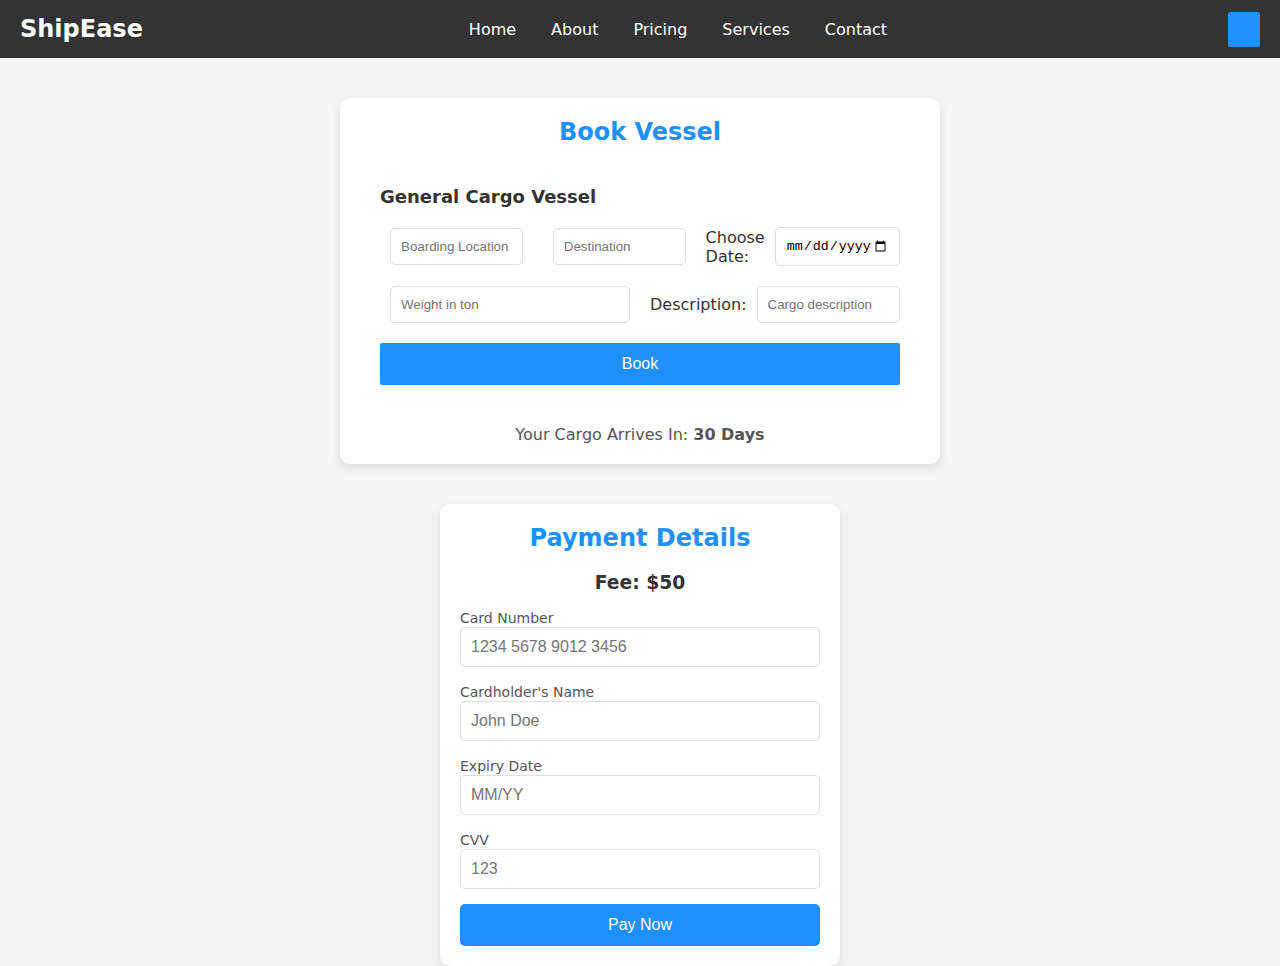
==== booking.html @ 96114608 "script environment setup" ====
<!DOCTYPE html>
<html lang="en">
<head>
    <meta charset="UTF-8">
    <meta name="viewport" content="width=device-width, initial-scale=1.0">
    <title>Booking</title>
    <link rel="stylesheet" href="style.css">
    <link rel="stylesheet" href="https://cdnjs.cloudflare.com/ajax/libs/font-awesome/6.6.0/css/all.min.css" integrity="sha512-Kc323vGBEqzTmouAECnVceyQqyqdsSiqLQISBL29aUW4U/M7pSPA/gEUZQqv1cwx4OnYxTxve5UMg5GT6L4JJg==" crossorigin="anonymous" referrerpolicy="no-referrer" />
</head>
<body>
    <nav>
        <div class="logo">ShipEase</div>
        <ul>
            <li><a href="#home">Home</a></li>
            <li><a href="#about">About</a></li>
            <li><a href="#pricing">Pricing</a></li>
            <li class="dropdown">
                <a href="#services">Services</a>
                <div class="dropdown-content">
                    <a href="#freight-delivery">Freight Delivery</a>
                    <a href="#freight-tracking">Freight Tracking</a>
                </div>
            </li>
            <li><a href="#contact">Contact</a></li>
        </ul>
        <div class="auth-buttons">
            <a href="#login" class="login"><i class="fa-solid fa-user"></i></a>
        </div>
    </nav>

    <main>
        <section class="booking-cont">
            <h2>Book Vessel</h2>
            <div class=" bk-crd">
                <span><p class="title">General Cargo Vessel</p></span>
                <form>
                    <div class="cargo-det">
                        <div class="input-group">
                            <label for="brd-location"><i class="fa-solid fa-location-dot"></i></label>
                            <input type="text" id="brd-location" placeholder="Boarding Location" required>
                        </div>
        
                        <div class="input-group">
                            <label for="destination"><i class="fa-solid fa-map-location-dot"></i></label>
                            <input type="text" id="destination" placeholder="Destination" required>
                        </div>
        
                        <div class="input-group">
                            <label for="date">Choose Date:</label>
                            <input type="date" id="date" min="2024-08-01" max="2024-12-31" required>
                        </div>
                    </div>
        
                    <div class="cargo-det">
                        <div class="input-group">
                            <label for="wht"><i class="fa-solid fa-scale-balanced"></i></label>
                            <input type="number" id="wht" placeholder="Weight in ton" required>
                        </div>
                        <div class="input-group">
                            <label for="dsp">Description:</label>
                            <input type="text" id="dsp" placeholder="Cargo description" required>
                        </div>
                    </div>
        
                    <button class="cta-button submit" type="submit">Book</button>
                </form>
            </div>
        
            <div class="arv-dsp">
                <p>Your Cargo Arrives In: <strong>30 Days</strong></p>
            </div>
        </section>

        <section class="payment-section">
            <div class="payment-container">
                <h2>Payment Details</h2>
                <form action="/process-payment" method="post" class="pay-form">
                    <h3>Fee: $50</h3>
                    <div class="input-group2">
                        <label for="cardNumber">Card Number</label>
                        <input type="text" id="cardNumber" name="cardNumber" placeholder="1234 5678 9012 3456" required>
                    </div>
                    <div class="input-group2">
                        <label for="cardName">Cardholder's Name</label>
                        <input type="text" id="cardName" name="cardName" placeholder="John Doe" required>
                    </div>
                    <div class="input-group2">
                        <label for="expiryDate">Expiry Date</label>
                        <input type="text" id="expiryDate" name="expiryDate" placeholder="MM/YY" required>
                    </div>
                    <div class="input-group2">
                        <label for="cvv">CVV</label>
                        <input type="password" id="cvv" name="cvv" placeholder="123" required>
                    </div>
    
                    <button type="submit" class="pay-button">Pay Now</button>
                </form>
            </div>
        </section>
    </main>


    <script src="booking.js"></script>
    <script src="login.js"></script>
</body>
</html>
---- style.css ----
*{
    box-sizing: border-box;
    padding: 0;
    margin: 0;
}

/* General Styles */
body {
    font-family: system-ui, -apple-system, BlinkMacSystemFont, 'Segoe UI', Roboto, Oxygen, Ubuntu, Cantarell, 'Open Sans', 'Helvetica Neue', sans-serif;
    margin: 0;
    padding: 0;
    box-sizing: border-box;
    background-color: #f4f4f4;
    color: #333;
}

a {
    text-decoration: none;
    color: inherit;
}

ul {
    list-style-type: none;
}

/* Navbar */
nav {
    background-color: #333;
    padding: 15px 20px;
    display: flex;
    justify-content: space-between;
    align-items: center;
    position: sticky;
    top: 0;
    z-index: 1000;
}

.logo {
    font-size: 24px;
    font-weight: bold;
    color: #fff;
}

ul {
    display: flex;
    gap: 15px;
}

ul li a {
    color: #fff;
    padding: 5px 10px;
    transition: color 0.3s;
}

ul li a:hover {
    color: #1e90ff;
}

.auth-buttons a {
    margin-left: 15px;
    padding: 8px 16px;
    background-color: #1e90ff;
    color: #fff;
    border-radius: 2px;
    transition: background-color 0.3s;
}

.auth-buttons a:hover {
    background-color: #0073e6;
}

/* Dropdown */
.dropdown {
    position: relative;
    display: inline-block;
}

.dropdown-content {
    padding-top: 20px;
    display: none;
    position: absolute;
    background-color: #333;
    min-width: 160px;
    box-shadow: 0px 8px 16px rgba(0, 0, 0, 0.2);
    z-index: 1;
}

.dropdown-content a {
    color: white;
    padding: 12px 16px;
    display: block;
    text-align: left;
}

.dropdown-content a:hover {
    background-color: #575757;
}

.dropdown:hover .dropdown-content {
    display: block;
    transition: 0.3s ease;
}

/* Hero Section */
.hero {
    background-image: url('img/pexels-einfoto-2091159.jpg');
    background-size: cover;
    background-position: center;
    color: #fff;
    text-align: center;
    padding: 100px 20px;
    animation: fadeIn 2s ease-in-out;
}

.hero h1 {
    font-size: 48px;
    margin-bottom: 20px;
}

.hero p {
    font-size: 18px;
    margin-bottom: 40px;
}

.cta-button {
    padding: 12px;
    background-color: #1e90ff;
    color: #fff;
    border: none;
    border-radius: 2px;
    cursor: pointer;
    font-size: 16px;
    text-align: center;
    transition: background-color 0.3s ease;
}

.cta-button:hover {
    background-color: #0073e6;
}

/* About Us Section */
.about, .pricing, .contact {
    padding: 60px 20px;
    text-align: center;
    background-color: #fff;
}

.abt-cnt {
    display: flex;
    justify-content: space-around;
    align-items: center;
    padding: 0 20px;
}
.txt {
    width: 100%;
    padding: 15px;
    align-self: flex-start;
    text-align: center;
    font-size: 1.5em;
}

.clnd{
    width: 40%;
    display: block;
}

.about h2, .pricing h2, .contact h2 {
    font-size: 32px;
    margin-bottom: 20px;
}

/* Pricing Section */
.pricing-cards {
    display: flex;
    flex-wrap: wrap;
    justify-content: center;
    gap: 20px;
    margin-top: 30px;
}

.card {
    background-color: #f9f9f9;
    padding: 20px;
    border-radius: 5px;
    box-shadow: 0px 4px 8px rgba(0, 0, 0, 0.1);
    width: 250px;
    text-align: center;
    transition: transform 0.3s ease;
}

.card:hover {
    transform: translateY(-5px);
}

.card h3 {
    font-size: 24px;
    margin-bottom: 15px;
}

.card p {
    font-size: 18px;
    margin-bottom: 20px;
}

/* Contact Section */
.contact a {
    color: #1e90ff;
    font-weight: bold;
}

/* Footer */
footer {
    background-color: #333;
    color: #fff;
    text-align: center;
    padding: 20px;
}

/* Booking Page */
/* Booking Container */
.booking-cont {
    max-width: 600px;
    margin: 40px auto;
    padding: 20px;
    background-color: #fff;
    border-radius: 10px;
    box-shadow: 0 4px 10px rgba(0, 0, 0, 0.1);
}

.booking-cont h2 {
    text-align: center;
    color: #1e90ff;
    margin-bottom: 20px;
}

.bk-crd {
    padding: 20px;
}

.bk-crd .title {
    font-size: 18px;
    font-weight: bold;
    margin-bottom: 20px;
}

/* Form Styles */
form {
    display: flex;
    flex-direction: column;
    gap: 20px;
}

.cargo-det {
    display: flex;
    gap: 20px;
    flex-wrap: wrap;
}

.input-group {
    flex: 1;
    display: flex;
    align-items: center;
    gap: 10px;
}

input[type="text"], input[type="number"], input[type="date"] {
    width: 100%;
    padding: 10px;
    border: 1px solid #ddd;
    border-radius: 5px;
    transition: border-color 0.3s ease;
}

input:focus {
    border-color: #1e90ff;
    outline: none;
}


/* Arrival Display */
.arv-dsp {
    margin-top: 20px;
    text-align: center;
    font-size: 16px;
    color: #555;
}

/* Payment Section */
.payment-section {
    width: 100%;
    max-width: 400px;
    margin: auto;
    padding: 20px;
    background-color: #fff;
    border-radius: 10px;
    box-shadow: 0 4px 10px rgba(0, 0, 0, 0.1);
}

.payment-container {
    text-align: center;
}

.payment-container h2 {
    margin-bottom: 20px;
    font-size: 24px;
    color: #1e90ff;
}

/* Form Styles */
.pay-form {
    display: flex;
    flex-direction: column;
    gap: 15px;
}

.input-group2 {
    text-align: left;
}

.input-group2 label {
    font-size: 14px;
    color: #555;
}

.input-group2 input {
    width: 100%;
    padding: 10px;
    font-size: 16px;
    border: 1px solid #ddd;
    border-radius: 5px;
    transition: border-color 0.3s ease;
}

.input-group2 input:focus {
    border-color: #1e90ff;
    outline: none;
}

/* Payment Button */
.pay-button {
    padding: 12px;
    font-size: 16px;
    color: #fff;
    background-color: #1e90ff;
    border: none;
    border-radius: 5px;
    cursor: pointer;
    transition: background-color 0.3s ease;
}

.pay-button:hover {
    background-color: #0073e6;
}

/* Animations */
@keyframes fadeIn {
    from {
        opacity: 0;
    }
    to {
        opacity: 1;
    }
}
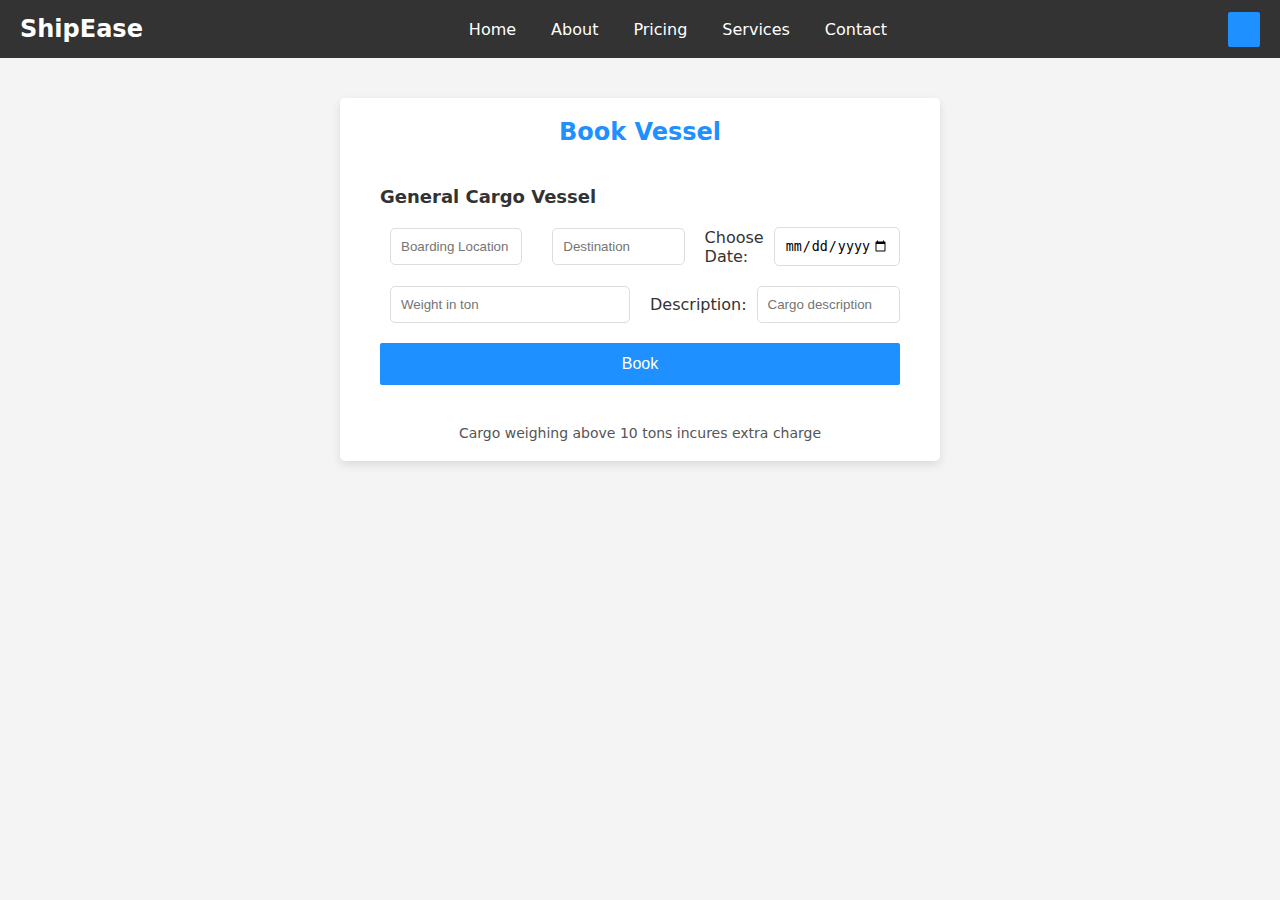
==== commit 07ec73f6: "Booking Functionality Integrated" ====
--- a/booking.html
+++ b/booking.html
@@ -33,7 +33,7 @@
             <h2>Book Vessel</h2>
             <div class=" bk-crd">
                 <span><p class="title">General Cargo Vessel</p></span>
-                <form>
+                <form id="booking-form">
                     <div class="cargo-det">
                         <div class="input-group">
                             <label for="brd-location"><i class="fa-solid fa-location-dot"></i></label>
@@ -54,7 +54,7 @@
                     <div class="cargo-det">
                         <div class="input-group">
                             <label for="wht"><i class="fa-solid fa-scale-balanced"></i></label>
-                            <input type="number" id="wht" placeholder="Weight in ton" required>
+                            <input type="number" id="wht" placeholder="Weight in ton" min="1" max="15" required>
                         </div>
                         <div class="input-group">
                             <label for="dsp">Description:</label>
@@ -66,8 +66,8 @@
                 </form>
             </div>
         
-            <div class="arv-dsp">
-                <p>Your Cargo Arrives In: <strong>30 Days</strong></p>
+            <div class="wrn-dsp">
+                <p>Cargo weighing above 10 tons incures extra charge</p>
             </div>
         </section>
 
@@ -75,7 +75,7 @@
             <div class="payment-container">
                 <h2>Payment Details</h2>
                 <form action="/process-payment" method="post" class="pay-form">
-                    <h3>Fee: $50</h3>
+                    <h3 id="charge-result">Your Cargo Charge: $0</h3>
                     <div class="input-group2">
                         <label for="cardNumber">Card Number</label>
                         <input type="text" id="cardNumber" name="cardNumber" placeholder="1234 5678 9012 3456" required>
@@ -90,17 +90,24 @@
                     </div>
                     <div class="input-group2">
                         <label for="cvv">CVV</label>
-                        <input type="password" id="cvv" name="cvv" placeholder="123" required>
+                        <input type="password" id="cvv" name="cvv" placeholder="123" maxlength="3" required>
                     </div>
     
                     <button type="submit" class="pay-button">Pay Now</button>
                 </form>
             </div>
         </section>
+
+        <section class="notif-section">
+            <div class="notif-container">
+                <p>Your Cargo Arrives In: <strong>30 Days</strong></p>
+                <i id="cancel" class="fa-solid fa-xmark"></i>
+            </div>
+        </section>
     </main>
 
 
-    <script src="booking.js"></script>
-    <script src="login.js"></script>
+    <script src="script/booking.js"></script>
+    <script src="script/login.js"></script>
 </body>
 </html>--- a/style.css
+++ b/style.css
@@ -223,7 +223,7 @@
     margin: 40px auto;
     padding: 20px;
     background-color: #fff;
-    border-radius: 10px;
+    border-radius: 5px;
     box-shadow: 0 4px 10px rgba(0, 0, 0, 0.1);
 }
 
@@ -278,21 +278,23 @@
 
 
 /* Arrival Display */
-.arv-dsp {
+.wrn-dsp {
     margin-top: 20px;
     text-align: center;
-    font-size: 16px;
-    color: #555;
+    font-size: 14px;
+    font-weight: 500;
+    color: #555555;
 }
 
 /* Payment Section */
 .payment-section {
+    display: none;
     width: 100%;
     max-width: 400px;
-    margin: auto;
+    margin:  40px auto;
     padding: 20px;
     background-color: #fff;
-    border-radius: 10px;
+    border-radius: 5px;
     box-shadow: 0 4px 10px rgba(0, 0, 0, 0.1);
 }
 
@@ -350,6 +352,34 @@
 
 .pay-button:hover {
     background-color: #0073e6;
+}
+
+/* Notification */
+.notif-section {
+    display: none;
+}
+
+.notif-container {
+    position: absolute;
+    /* top: 0;
+    right: 0; */
+    right: 20px;
+    top: 80px;
+    display: flex;
+    justify-content: space-between;
+    background-color: #f9f9f9;
+    padding: 20px;
+    border-radius: 5px;
+    box-shadow: 0px 4px 8px rgba(0, 0, 0, 0.1);
+    width: 300px;
+    text-align: center;
+    animation: slideIn 0.9s;
+}
+
+#cancel:hover {
+    cursor: pointer;
+    transform: scaleX(1.1);
+    font-size: 1.1em;
 }
 
 /* Animations */
@@ -361,3 +391,12 @@
         opacity: 1;
     }
 }
+
+@keyframes slideIn {
+    from {
+        right: -230px;
+    }
+    to {
+        right: 20px;
+    }
+}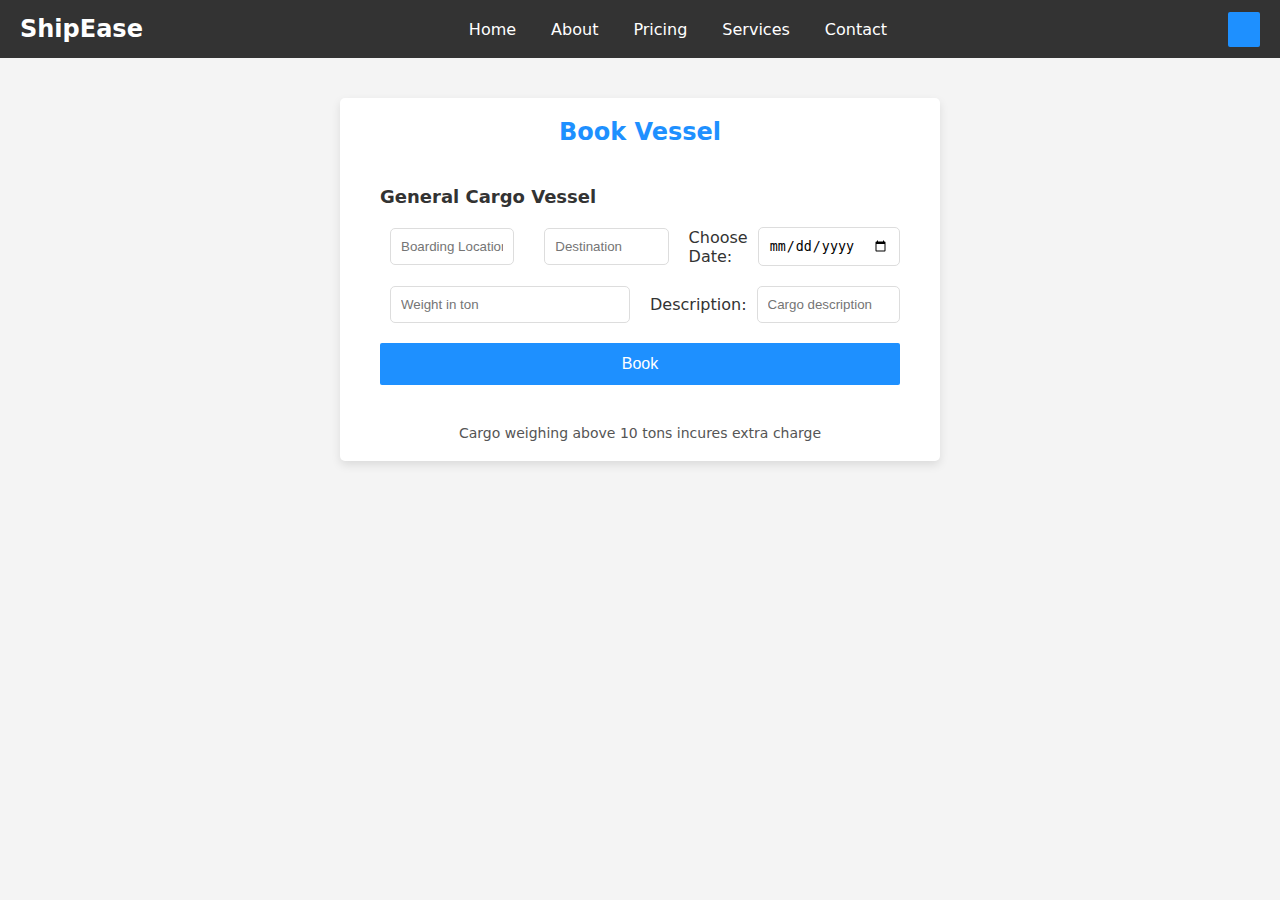
==== commit ea32062c: "Modified The Booking Functionality" ====
--- a/booking.html
+++ b/booking.html
@@ -17,8 +17,8 @@
             <li class="dropdown">
                 <a href="#services">Services</a>
                 <div class="dropdown-content">
-                    <a href="#freight-delivery">Freight Delivery</a>
-                    <a href="#freight-tracking">Freight Tracking</a>
+                    <a href="">Freight Delivery</a>
+                    <a href="#">Freight Tracking</a>
                 </div>
             </li>
             <li><a href="#contact">Contact</a></li>
@@ -47,7 +47,7 @@
         
                         <div class="input-group">
                             <label for="date">Choose Date:</label>
-                            <input type="date" id="date" min="2024-08-01" max="2024-12-31" required>
+                            <input type="date" id="date" required>
                         </div>
                     </div>
         
@@ -74,7 +74,7 @@
         <section class="payment-section">
             <div class="payment-container">
                 <h2>Payment Details</h2>
-                <form action="/process-payment" method="post" class="pay-form">
+                <form id="pay-form" class="pay-form">
                     <h3 id="charge-result">Your Cargo Charge: $0</h3>
                     <div class="input-group2">
                         <label for="cardNumber">Card Number</label>
@@ -86,7 +86,7 @@
                     </div>
                     <div class="input-group2">
                         <label for="expiryDate">Expiry Date</label>
-                        <input type="text" id="expiryDate" name="expiryDate" placeholder="MM/YY" required>
+                        <input type="month" id="expiryDate" name="expiryDate" placeholder="MM/YY" required>
                     </div>
                     <div class="input-group2">
                         <label for="cvv">CVV</label>
@@ -98,9 +98,9 @@
             </div>
         </section>
 
-        <section class="notif-section">
+        <section id="notif-section">
             <div class="notif-container">
-                <p>Your Cargo Arrives In: <strong>30 Days</strong></p>
+                <p>Your Cargo Arrives In: <strong>15 Days</strong></p>
                 <i id="cancel" class="fa-solid fa-xmark"></i>
             </div>
         </section>
--- a/style.css
+++ b/style.css
@@ -355,7 +355,7 @@
 }
 
 /* Notification */
-.notif-section {
+#notif-section {
     display: none;
 }
 
@@ -364,7 +364,7 @@
     /* top: 0;
     right: 0; */
     right: 20px;
-    top: 80px;
+    top: 60px;
     display: flex;
     justify-content: space-between;
     background-color: #f9f9f9;
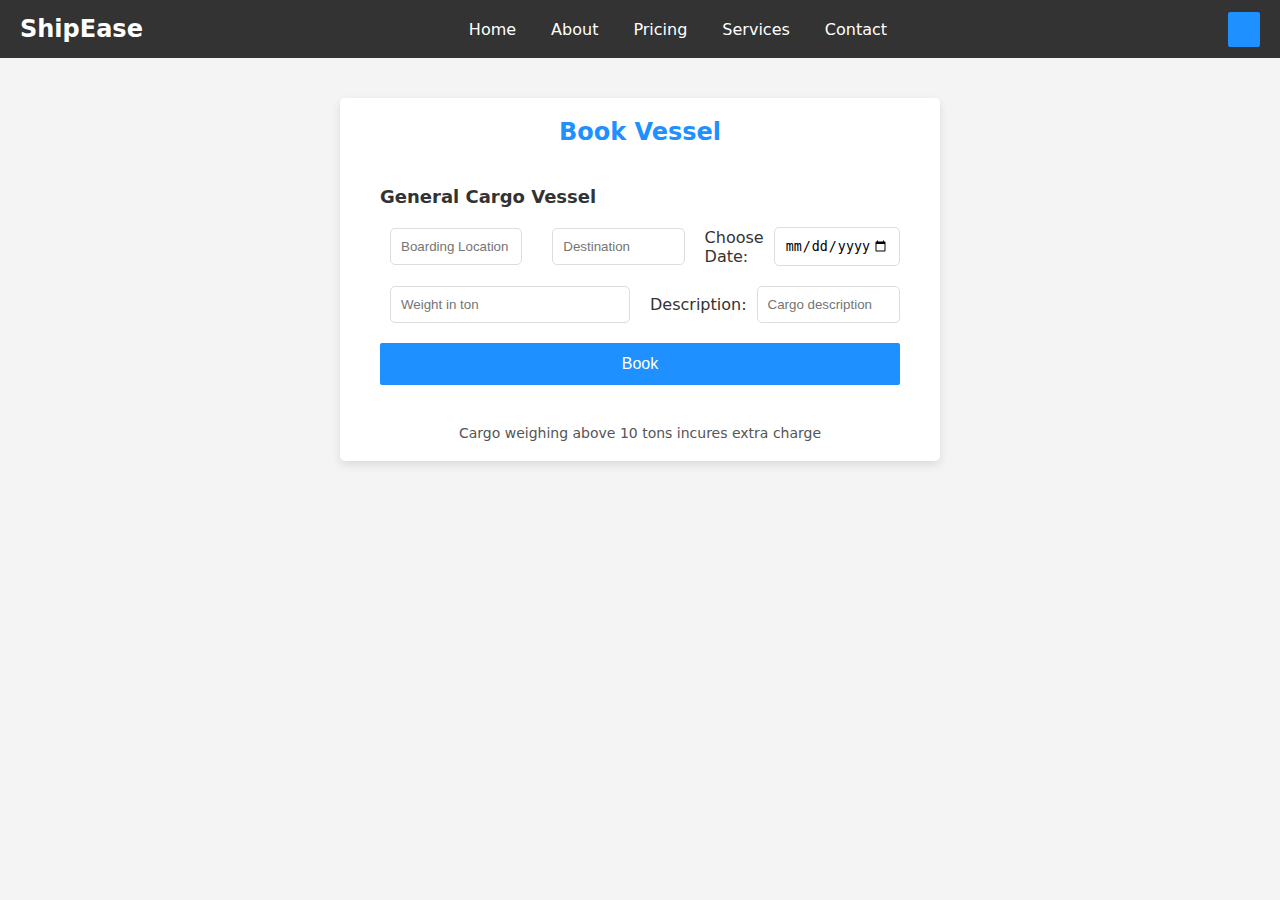
==== commit 293e1096: "login html created" ====
--- a/booking.html
+++ b/booking.html
@@ -11,19 +11,20 @@
     <nav>
         <div class="logo">ShipEase</div>
         <ul>
-            <li><a href="#home">Home</a></li>
+            <li><a href="index.html">Home</a></li>
             <li><a href="#about">About</a></li>
             <li><a href="#pricing">Pricing</a></li>
             <li class="dropdown">
                 <a href="#services">Services</a>
                 <div class="dropdown-content">
-                    <a href="">Freight Delivery</a>
-                    <a href="#">Freight Tracking</a>
+                    <a href="#freight-delivery">Freight Delivery</a>
+                    <a href="#freight-tracking">Freight Tracking</a>
                 </div>
             </li>
             <li><a href="#contact">Contact</a></li>
         </ul>
         <div class="auth-buttons">
+            <div id="userName"></div>
             <a href="#login" class="login"><i class="fa-solid fa-user"></i></a>
         </div>
     </nav>
@@ -47,7 +48,7 @@
         
                         <div class="input-group">
                             <label for="date">Choose Date:</label>
-                            <input type="date" id="date" required>
+                            <input type="date" id="date" min="2024-08-01" max="2024-12-31" required>
                         </div>
                     </div>
         
@@ -74,7 +75,7 @@
         <section class="payment-section">
             <div class="payment-container">
                 <h2>Payment Details</h2>
-                <form id="pay-form" class="pay-form">
+                <form action="/process-payment" method="post" class="pay-form">
                     <h3 id="charge-result">Your Cargo Charge: $0</h3>
                     <div class="input-group2">
                         <label for="cardNumber">Card Number</label>
@@ -86,7 +87,7 @@
                     </div>
                     <div class="input-group2">
                         <label for="expiryDate">Expiry Date</label>
-                        <input type="month" id="expiryDate" name="expiryDate" placeholder="MM/YY" required>
+                        <input type="text" id="expiryDate" name="expiryDate" placeholder="MM/YY" required>
                     </div>
                     <div class="input-group2">
                         <label for="cvv">CVV</label>
@@ -98,9 +99,9 @@
             </div>
         </section>
 
-        <section id="notif-section">
+        <section class="notif-section">
             <div class="notif-container">
-                <p>Your Cargo Arrives In: <strong>15 Days</strong></p>
+                <p>Your Cargo Arrives In: <strong>30 Days</strong></p>
                 <i id="cancel" class="fa-solid fa-xmark"></i>
             </div>
         </section>
--- a/style.css
+++ b/style.css
@@ -355,7 +355,7 @@
 }
 
 /* Notification */
-#notif-section {
+.notif-section {
     display: none;
 }
 
@@ -364,7 +364,7 @@
     /* top: 0;
     right: 0; */
     right: 20px;
-    top: 60px;
+    top: 80px;
     display: flex;
     justify-content: space-between;
     background-color: #f9f9f9;
@@ -399,4 +399,104 @@
     to {
         right: 20px;
     }
-}+}
+
+/* login */
+
+.login-container {
+    width: 400px;
+    margin: 50px auto;
+    padding: 20px;
+    border: 1px solid #ccc;
+    border-radius: 10px;
+    box-shadow: 0 0 10px rgba(0, 0, 0, 0.1);
+    height: 500px;
+    background-color:whitesmoke;
+    text-align: center;
+  }
+
+  .login-container h2 {
+    color: blue;
+    font-weight: bold;
+    margin-top: 5px;
+    font-size: 35px;
+  }
+  
+  .login-container div {
+    display: flex;
+    flex-direction: column;
+    margin-top: 10px;
+   
+  }
+  .login-container label {
+    text-align: left;
+    font-size: 20px;
+    font-weight: bold;
+  }
+  .login-container input {
+    height: 35px;
+    border-radius: 5px;
+    border: 1px solid #ccc;
+  }
+
+  .password-requirements{
+    text-align: left;
+    
+  }
+  .password-requirements h3 {
+    color: red;
+    margin-top: 3px;
+    font-size: 15px;
+  }
+  .password-requirements ul {
+    display: flex;
+    flex-direction: column;
+    list-style: disc;
+    padding: 0;
+    margin: 0;
+  }
+  .password-requirements li{
+    padding: 5px;
+    font-size: 13px;
+    margin-bottom:3px ;
+    
+  }
+  .login-container button{
+    width: 100%;
+    padding: 10px;
+    margin-top: 10px;
+    background-color: #007bff;
+    color: #fff;
+    border: none;
+    border-radius: 5px;
+    cursor: pointer;
+  }
+  .login-container button:hover {
+    background-color: #0056b3;
+  }
+
+  #message {
+    color: red;
+    margin-top: 10px;
+  }
+  
+
+  
+ 
+  
+  
+  
+ 
+  
+  
+  
+  
+  
+  
+  
+  
+  
+  
+  
+ 
+  
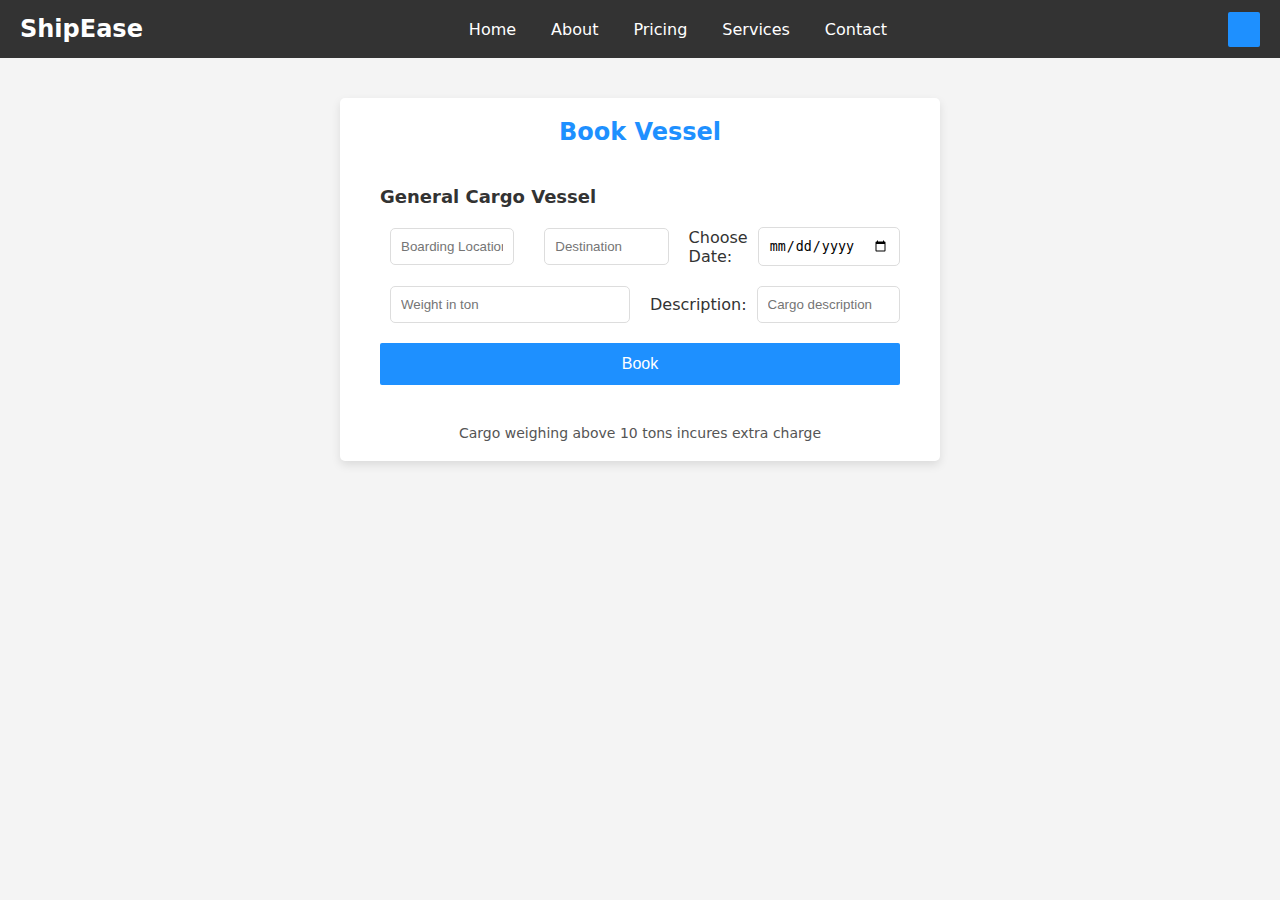
==== commit 0c87bdb9: "git stash clear" ====
--- a/booking.html
+++ b/booking.html
@@ -17,8 +17,8 @@
             <li class="dropdown">
                 <a href="#services">Services</a>
                 <div class="dropdown-content">
-                    <a href="#freight-delivery">Freight Delivery</a>
-                    <a href="#freight-tracking">Freight Tracking</a>
+                    <a href="">Freight Delivery</a>
+                    <a href="#">Freight Tracking</a>
                 </div>
             </li>
             <li><a href="#contact">Contact</a></li>
@@ -48,7 +48,7 @@
         
                         <div class="input-group">
                             <label for="date">Choose Date:</label>
-                            <input type="date" id="date" min="2024-08-01" max="2024-12-31" required>
+                            <input type="date" id="date" required>
                         </div>
                     </div>
         
@@ -75,7 +75,7 @@
         <section class="payment-section">
             <div class="payment-container">
                 <h2>Payment Details</h2>
-                <form action="/process-payment" method="post" class="pay-form">
+                <form id="pay-form" class="pay-form">
                     <h3 id="charge-result">Your Cargo Charge: $0</h3>
                     <div class="input-group2">
                         <label for="cardNumber">Card Number</label>
@@ -87,7 +87,7 @@
                     </div>
                     <div class="input-group2">
                         <label for="expiryDate">Expiry Date</label>
-                        <input type="text" id="expiryDate" name="expiryDate" placeholder="MM/YY" required>
+                        <input type="month" id="expiryDate" name="expiryDate" placeholder="MM/YY" required>
                     </div>
                     <div class="input-group2">
                         <label for="cvv">CVV</label>
@@ -99,9 +99,9 @@
             </div>
         </section>
 
-        <section class="notif-section">
+        <section id="notif-section">
             <div class="notif-container">
-                <p>Your Cargo Arrives In: <strong>30 Days</strong></p>
+                <p>Your Cargo Arrives In: <strong>15 Days</strong></p>
                 <i id="cancel" class="fa-solid fa-xmark"></i>
             </div>
         </section>
--- a/style.css
+++ b/style.css
@@ -355,7 +355,7 @@
 }
 
 /* Notification */
-.notif-section {
+#notif-section {
     display: none;
 }
 
@@ -364,7 +364,7 @@
     /* top: 0;
     right: 0; */
     right: 20px;
-    top: 80px;
+    top: 60px;
     display: flex;
     justify-content: space-between;
     background-color: #f9f9f9;
